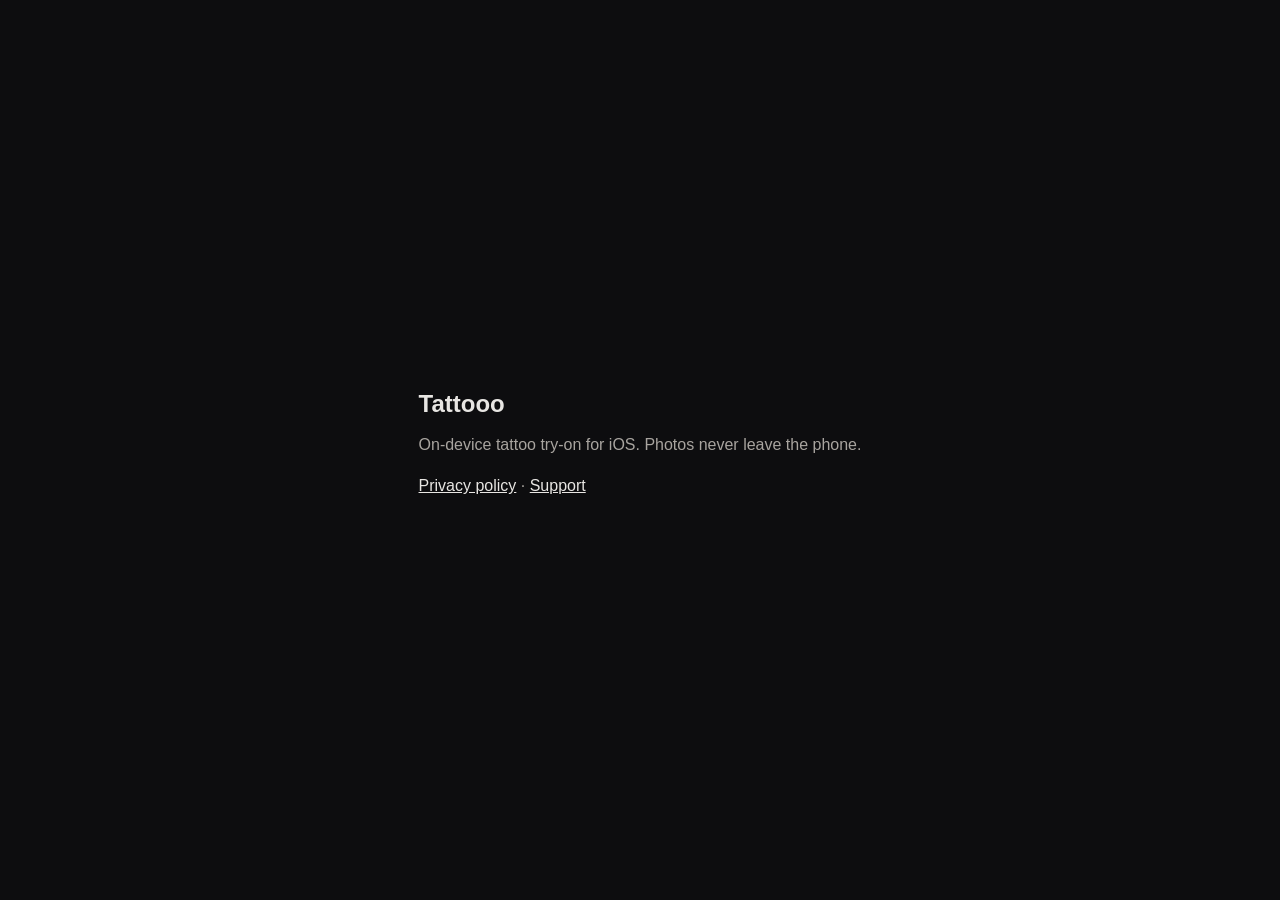
==== index.html @ c40a08b3 "feat: developer website root serving app-ads.txt AdMob crawls <developer-website-domain>/app-ads.txt" ====
<!doctype html>
<html lang="en">
<head>
<meta charset="utf-8">
<meta name="viewport" content="width=device-width,initial-scale=1">
<title>Emanuele Malfarà — Apps</title>
<style>
  :root { color-scheme: dark; }
  body { margin:0; min-height:100vh; display:flex; align-items:center; justify-content:center;
         background:#0d0d0f; color:#e8e6e3; font:16px/1.6 -apple-system,BlinkMacSystemFont,"Segoe UI",sans-serif; }
  main { max-width:34rem; padding:2rem; }
  h1 { font-size:1.5rem; margin:0 0 .5rem; }
  p { margin:0 0 1rem; color:#a8a49f; }
  a { color:#e8e6e3; }
</style>
</head>
<body>
<main>
  <h1>Tattooo</h1>
  <p>On-device tattoo try-on for iOS. Photos never leave the phone.</p>
  <p>
    <a href="https://malfix.github.io/tattooo-legal/privacy.html">Privacy policy</a> ·
    <a href="https://malfix.github.io/tattooo-legal/support.html">Support</a>
  </p>
</main>
</body>
</html>
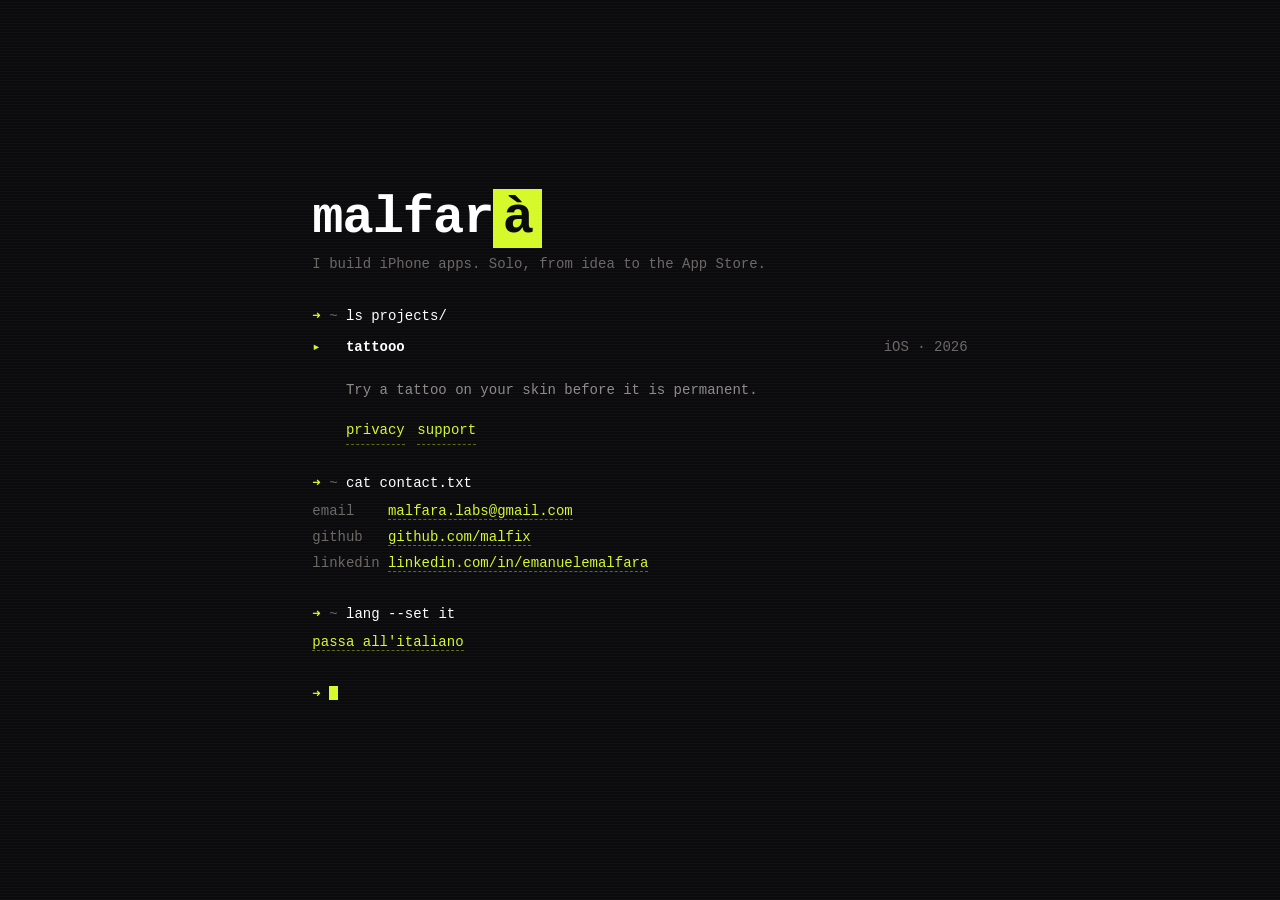
==== commit 2bc75902: "feat: rebuild the homepage as a terminal roster, add LinkedIn Promotes design direction 1 to index.h" ====
--- a/index.html
+++ b/index.html
@@ -1,27 +1,204 @@
 <!doctype html>
-<html lang="en">
+<html lang="it">
 <head>
 <meta charset="utf-8">
 <meta name="viewport" content="width=device-width,initial-scale=1">
-<title>Emanuele Malfarà — Apps</title>
+<title>Emanuele Malfarà — iOS apps</title>
+<meta name="description" content="Costruisco app per iPhone. Da solo, dall'idea all'App Store.">
+<link rel="canonical" href="https://malfix.github.io/">
+<link rel="icon" href="data:image/svg+xml,%3Csvg xmlns='http://www.w3.org/2000/svg' viewBox='0 0 32 32'%3E%3Crect width='32' height='32' rx='6' fill='%230b0a0d'/%3E%3Cpath d='M9 8l11 8-11 8z' fill='%23d6f92b'/%3E%3C/svg%3E">
+<meta property="og:type" content="website">
+<meta property="og:url" content="https://malfix.github.io/">
+<meta property="og:title" content="Emanuele Malfarà — iOS apps">
+<meta property="og:description" content="Costruisco app per iPhone. Da solo, dall'idea all'App Store.">
+<meta property="og:image" content="https://malfix.github.io/assets/og.png">
+<meta name="twitter:card" content="summary_large_image">
 <style>
-  :root { color-scheme: dark; }
-  body { margin:0; min-height:100vh; display:flex; align-items:center; justify-content:center;
-         background:#0d0d0f; color:#e8e6e3; font:16px/1.6 -apple-system,BlinkMacSystemFont,"Segoe UI",sans-serif; }
-  main { max-width:34rem; padding:2rem; }
-  h1 { font-size:1.5rem; margin:0 0 .5rem; }
-  p { margin:0 0 1rem; color:#a8a49f; }
-  a { color:#e8e6e3; }
+  :root {
+    --ink:#0b0a0d;
+    --lime:#d6f92b;
+    --text:#d8d5d0;
+    --dim:#6d6a66;
+    --mono:ui-monospace,SFMono-Regular,"SF Mono",Menlo,Consolas,"Liberation Mono",monospace;
+    color-scheme:dark;
+  }
+  * { box-sizing:border-box; }
+  html { -webkit-text-size-adjust:100%; }
+  body {
+    margin:0; min-height:100svh; display:flex; align-items:center;
+    padding:clamp(20px,5vw,64px);
+    background:var(--ink); color:var(--text);
+    font:14px/1.85 var(--mono);
+    -webkit-font-smoothing:antialiased;
+    position:relative; overflow-x:hidden;
+  }
+  /* faint scanlines, the only decoration on the page */
+  body::after {
+    content:""; position:fixed; inset:0; pointer-events:none; z-index:1;
+    background:repeating-linear-gradient(0deg,rgba(255,255,255,.028) 0 1px,transparent 1px 3px);
+  }
+  main { width:100%; max-width:78ch; margin:0 auto; position:relative; z-index:2; }
+
+  h1 {
+    font:700 clamp(30px,7vw,52px)/1.05 var(--mono);
+    letter-spacing:-.02em; color:#fff; margin:0 0 6px;
+  }
+  h1 em { font-style:normal; background:var(--lime); color:var(--ink); padding:0 .18em; }
+  .role { color:var(--dim); margin:0 0 26px; }
+
+  .cmd { white-space:nowrap; }
+  .cmd .p { color:var(--lime); }
+  .cmd .h { color:var(--dim); }
+  .cmd .c { color:#fff; }
+
+  .out { margin:2px 0 26px; }
+
+  .row {
+    display:grid; grid-template-columns:2.5ch 1fr auto; gap:0 1.5ch; align-items:baseline;
+    margin:0 -8px; padding:3px 8px; border-radius:3px;
+    text-decoration:none; color:inherit;
+  }
+  .row .nm { color:#fff; font-weight:700; }
+  .row .mt { color:var(--dim); white-space:nowrap; }
+  .row:hover, .row:focus-visible { background:var(--lime); color:var(--ink); outline:none; }
+  .row:hover .nm, .row:focus-visible .nm,
+  .row:hover .mt, .row:focus-visible .mt,
+  .row:hover .dot, .row:focus-visible .dot { color:var(--ink); }
+  .dot { color:var(--lime); }
+
+  .tag { color:#8f8c88; padding-left:4ch; }
+  .sub { padding-left:4ch; display:flex; flex-wrap:wrap; gap:0 1.5ch; }
+
+  a.lnk {
+    color:var(--lime); text-decoration:none;
+    border-bottom:1px dashed rgba(214,249,43,.4);
+  }
+  a.lnk:hover, a.lnk:focus-visible {
+    background:var(--lime); color:var(--ink); border-color:transparent; outline:none;
+  }
+  .kv { display:grid; grid-template-columns:8ch 1fr; gap:0 1ch; }
+  .kv dt { color:var(--dim); }
+  .kv dd { margin:0; min-width:0; overflow-wrap:anywhere; }
+
+  .caret {
+    display:inline-block; width:9px; height:1.05em; background:var(--lime);
+    vertical-align:-2px;
+  }
+
+  @media (max-width:560px) {
+    body { align-items:flex-start; }
+    .row { grid-template-columns:2.5ch 1fr; }
+    .row .mt { grid-column:2; }
+    .tag, .sub { padding-left:2.5ch; }
+    /* the label column has to clear the longest key, "linkedin" */
+    .kv { grid-template-columns:9ch 1fr; }
+  }
+
+  /* Motion is additive: with reduced motion, or with JS off, everything is
+     already in its final state and nothing below ever runs. */
+  @media (prefers-reduced-motion: no-preference) {
+    /* Typed by revealing the line left to right. Using clip-path instead of an
+       animated width means the glyph advance never has to be guessed. */
+    .anim .cmd { clip-path:inset(0 100% 0 0); animation:type .5s steps(18) both var(--d,0s); }
+    .anim .fade { opacity:0; animation:fade .45s ease-out both var(--d,0s); }
+    .anim .caret { animation:blink 1.05s steps(1) infinite; }
+    @keyframes type { to { clip-path:inset(0 -.2ch 0 0); } }
+    @keyframes fade { to { opacity:1; } }
+    @keyframes blink { 50% { opacity:0; } }
+  }
 </style>
 </head>
 <body>
 <main>
-  <h1>Tattooo</h1>
-  <p>On-device tattoo try-on for iOS. Photos never leave the phone.</p>
-  <p>
-    <a href="https://malfix.github.io/tattooo-legal/privacy.html">Privacy policy</a> ·
-    <a href="https://malfix.github.io/tattooo-legal/support.html">Support</a>
+
+  <h1 class="fade" style="--d:.05s">malfar<em>à</em></h1>
+  <p class="role fade" style="--d:.15s"
+     data-it="Costruisco app per iPhone. Da solo, dall'idea all'App Store."
+     data-en="I build iPhone apps. Solo, from idea to the App Store."
+  >Costruisco app per iPhone. Da solo, dall'idea all'App Store.</p>
+
+  <div class="cmd" style="--d:.5s"><span class="p">➜ </span><span class="h">~ </span><span class="c">ls projects/</span></div>
+  <div class="out">
+    <a class="row fade" style="--d:1.0s" href="https://apps.apple.com/us/app/tattooo/id6795151590">
+      <span class="dot">▸</span>
+      <span class="nm">tattooo</span>
+      <span class="mt">iOS · 2026</span>
+    </a>
+    <p class="tag fade" style="--d:1.1s" data-it="Prova un tatuaggio sulla tua pelle prima che sia per sempre." data-en="Try a tattoo on your skin before it is permanent."
+    >Prova un tatuaggio sulla tua pelle prima che sia per sempre.</p>
+    <p class="sub fade" style="--d:1.2s">
+      <a class="lnk" href="https://malfix.github.io/tattooo-legal/privacy.html" data-it="privacy" data-en="privacy">privacy</a>
+      <a class="lnk" href="https://malfix.github.io/tattooo-legal/support.html" data-it="supporto" data-en="support">supporto</a>
+    </p>
+  </div>
+
+  <div class="cmd" style="--d:1.45s"><span class="p">➜ </span><span class="h">~ </span><span class="c">cat contact.txt</span></div>
+  <dl class="out kv fade" style="--d:1.9s">
+    <dt>email</dt>
+    <dd><a class="lnk" href="mailto:malfara.labs@gmail.com">malfara.labs@gmail.com</a></dd>
+    <dt>github</dt>
+    <dd><a class="lnk" href="https://github.com/malfix">github.com/malfix</a></dd>
+    <dt>linkedin</dt>
+    <dd><a class="lnk" href="https://www.linkedin.com/in/emanuelemalfara/">linkedin.com/in/emanuelemalfara</a></dd>
+  </dl>
+
+  <div class="cmd" style="--d:2.1s"><span class="p">➜ </span><span class="h">~ </span><span class="c">lang --set <span id="other">en</span></span></div>
+  <p class="out fade" style="--d:2.5s">
+    <a class="lnk" id="switch" href="?lang=en" data-it="switch to english" data-en="passa all'italiano">switch to english</a>
   </p>
+
+  <div class="fade" style="--d:2.7s"><span class="p" style="color:var(--lime)">➜ </span><span class="caret"></span></div>
+
 </main>
+
+<script>
+(function () {
+  const STORE = "malfix.lang";
+  const html = document.documentElement;
+
+  function pick() {
+    const q = new URLSearchParams(location.search).get("lang");
+    if (q === "it" || q === "en") return q;
+    try { const s = localStorage.getItem(STORE); if (s === "it" || s === "en") return s; } catch (e) {}
+    return (navigator.language || "it").toLowerCase().startsWith("it") ? "it" : "en";
+  }
+
+  const COPY = {
+    it: { title:"Emanuele Malfarà — app per iOS",
+          desc:"Costruisco app per iPhone. Da solo, dall'idea all'App Store." },
+    en: { title:"Emanuele Malfarà — iOS apps",
+          desc:"I build iPhone apps. Solo, from idea to the App Store." }
+  };
+
+  function apply(lang) {
+    html.lang = lang;
+    for (const n of document.querySelectorAll("[data-it]")) {
+      const v = n.getAttribute("data-" + lang);
+      if (v) n.textContent = v;
+    }
+    document.title = COPY[lang].title;
+    const d = document.querySelector('meta[name="description"]');
+    if (d) d.setAttribute("content", COPY[lang].desc);
+    const other = lang === "it" ? "en" : "it";
+    document.getElementById("other").textContent = other;
+    document.getElementById("switch").setAttribute("href", "?lang=" + other);
+    try { localStorage.setItem(STORE, lang); } catch (e) {}
+  }
+
+  let lang = pick();
+  apply(lang);
+
+  /* Animate only on the first paint. Toggling the language should feel like
+     the page answering, not like it reloading. */
+  document.body.classList.add("anim");
+
+  document.getElementById("switch").addEventListener("click", function (e) {
+    e.preventDefault();
+    lang = lang === "it" ? "en" : "it";
+    apply(lang);
+    history.replaceState(null, "", lang === "it" ? location.pathname : "?lang=en");
+  });
+})();
+</script>
 </body>
 </html>
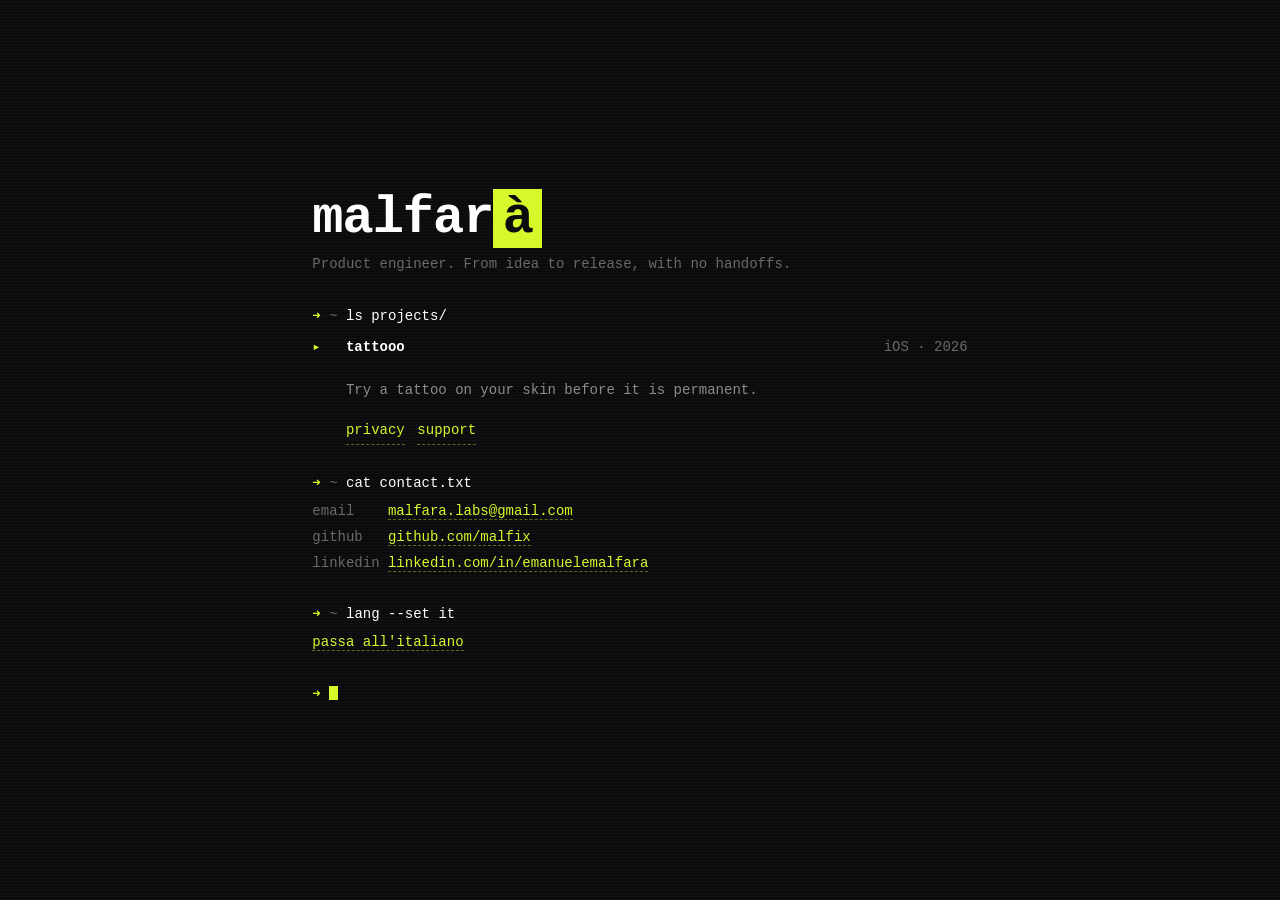
==== commit eec84b64: "copy: position the page around product engineering Replaces the iPhone-specific line with a platform" ====
--- a/index.html
+++ b/index.html
@@ -3,16 +3,15 @@
 <head>
 <meta charset="utf-8">
 <meta name="viewport" content="width=device-width,initial-scale=1">
-<title>Emanuele Malfarà — iOS apps</title>
-<meta name="description" content="Costruisco app per iPhone. Da solo, dall'idea all'App Store.">
+<title>Emanuele Malfarà — product engineer</title>
+<meta name="description" content="Product engineer. Dall'idea al rilascio, senza passaggi di consegne.">
 <link rel="canonical" href="https://malfix.github.io/">
 <link rel="icon" href="data:image/svg+xml,%3Csvg xmlns='http://www.w3.org/2000/svg' viewBox='0 0 32 32'%3E%3Crect width='32' height='32' rx='6' fill='%230b0a0d'/%3E%3Cpath d='M9 8l11 8-11 8z' fill='%23d6f92b'/%3E%3C/svg%3E">
 <meta property="og:type" content="website">
 <meta property="og:url" content="https://malfix.github.io/">
-<meta property="og:title" content="Emanuele Malfarà — iOS apps">
-<meta property="og:description" content="Costruisco app per iPhone. Da solo, dall'idea all'App Store.">
-<meta property="og:image" content="https://malfix.github.io/assets/og.png">
-<meta name="twitter:card" content="summary_large_image">
+<meta property="og:title" content="Emanuele Malfarà — product engineer">
+<meta property="og:description" content="Product engineer. Dall'idea al rilascio, senza passaggi di consegne.">
+<meta name="twitter:card" content="summary">
 <style>
   :root {
     --ink:#0b0a0d;
@@ -113,9 +112,9 @@
 
   <h1 class="fade" style="--d:.05s">malfar<em>à</em></h1>
   <p class="role fade" style="--d:.15s"
-     data-it="Costruisco app per iPhone. Da solo, dall'idea all'App Store."
-     data-en="I build iPhone apps. Solo, from idea to the App Store."
-  >Costruisco app per iPhone. Da solo, dall'idea all'App Store.</p>
+     data-it="Product engineer. Dall'idea al rilascio, senza passaggi di consegne."
+     data-en="Product engineer. From idea to release, with no handoffs."
+  >Product engineer. Dall'idea al rilascio, senza passaggi di consegne.</p>
 
   <div class="cmd" style="--d:.5s"><span class="p">➜ </span><span class="h">~ </span><span class="c">ls projects/</span></div>
   <div class="out">
@@ -164,10 +163,10 @@
   }
 
   const COPY = {
-    it: { title:"Emanuele Malfarà — app per iOS",
-          desc:"Costruisco app per iPhone. Da solo, dall'idea all'App Store." },
-    en: { title:"Emanuele Malfarà — iOS apps",
-          desc:"I build iPhone apps. Solo, from idea to the App Store." }
+    it: { title:"Emanuele Malfarà — product engineer",
+          desc:"Product engineer. Dall'idea al rilascio, senza passaggi di consegne." },
+    en: { title:"Emanuele Malfarà — product engineer",
+          desc:"Product engineer. From idea to release, with no handoffs." }
   };
 
   function apply(lang) {
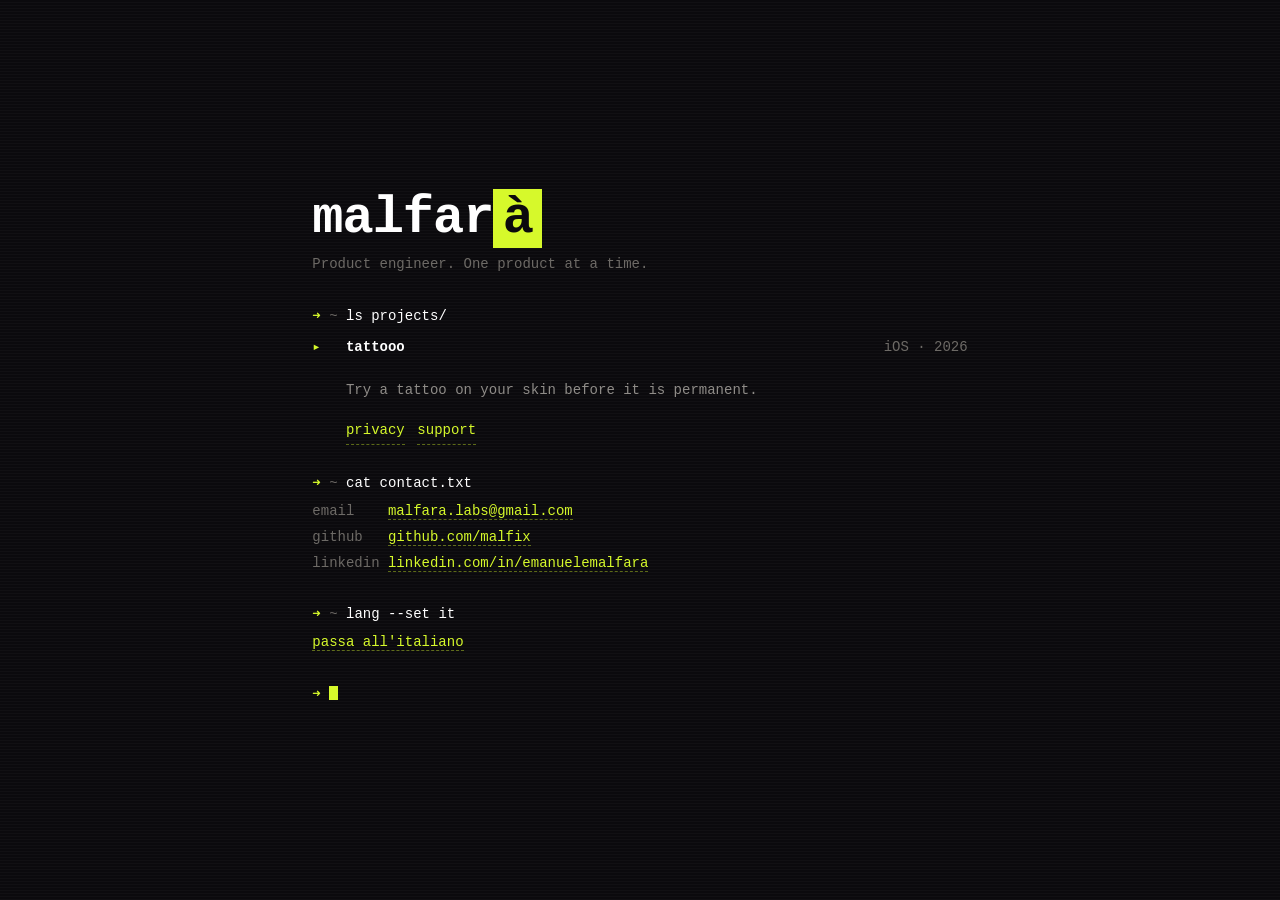
==== commit 7bab7fd4: "copy: shorten the tagline to "un prodotto alla volta" The role line drops to its shortest form. It s" ====
--- a/index.html
+++ b/index.html
@@ -4,13 +4,13 @@
 <meta charset="utf-8">
 <meta name="viewport" content="width=device-width,initial-scale=1">
 <title>Emanuele Malfarà — product engineer</title>
-<meta name="description" content="Product engineer. Dall'idea al rilascio, senza passaggi di consegne.">
+<meta name="description" content="Product engineer. Un prodotto alla volta.">
 <link rel="canonical" href="https://malfix.github.io/">
 <link rel="icon" href="data:image/svg+xml,%3Csvg xmlns='http://www.w3.org/2000/svg' viewBox='0 0 32 32'%3E%3Crect width='32' height='32' rx='6' fill='%230b0a0d'/%3E%3Cpath d='M9 8l11 8-11 8z' fill='%23d6f92b'/%3E%3C/svg%3E">
 <meta property="og:type" content="website">
 <meta property="og:url" content="https://malfix.github.io/">
 <meta property="og:title" content="Emanuele Malfarà — product engineer">
-<meta property="og:description" content="Product engineer. Dall'idea al rilascio, senza passaggi di consegne.">
+<meta property="og:description" content="Product engineer. Un prodotto alla volta.">
 <meta name="twitter:card" content="summary">
 <style>
   :root {
@@ -112,9 +112,9 @@
 
   <h1 class="fade" style="--d:.05s">malfar<em>à</em></h1>
   <p class="role fade" style="--d:.15s"
-     data-it="Product engineer. Dall'idea al rilascio, senza passaggi di consegne."
-     data-en="Product engineer. From idea to release, with no handoffs."
-  >Product engineer. Dall'idea al rilascio, senza passaggi di consegne.</p>
+     data-it="Product engineer. Un prodotto alla volta."
+     data-en="Product engineer. One product at a time."
+  >Product engineer. Un prodotto alla volta.</p>
 
   <div class="cmd" style="--d:.5s"><span class="p">➜ </span><span class="h">~ </span><span class="c">ls projects/</span></div>
   <div class="out">
@@ -164,9 +164,9 @@
 
   const COPY = {
     it: { title:"Emanuele Malfarà — product engineer",
-          desc:"Product engineer. Dall'idea al rilascio, senza passaggi di consegne." },
+          desc:"Product engineer. Un prodotto alla volta." },
     en: { title:"Emanuele Malfarà — product engineer",
-          desc:"Product engineer. From idea to release, with no handoffs." }
+          desc:"Product engineer. One product at a time." }
   };
 
   function apply(lang) {
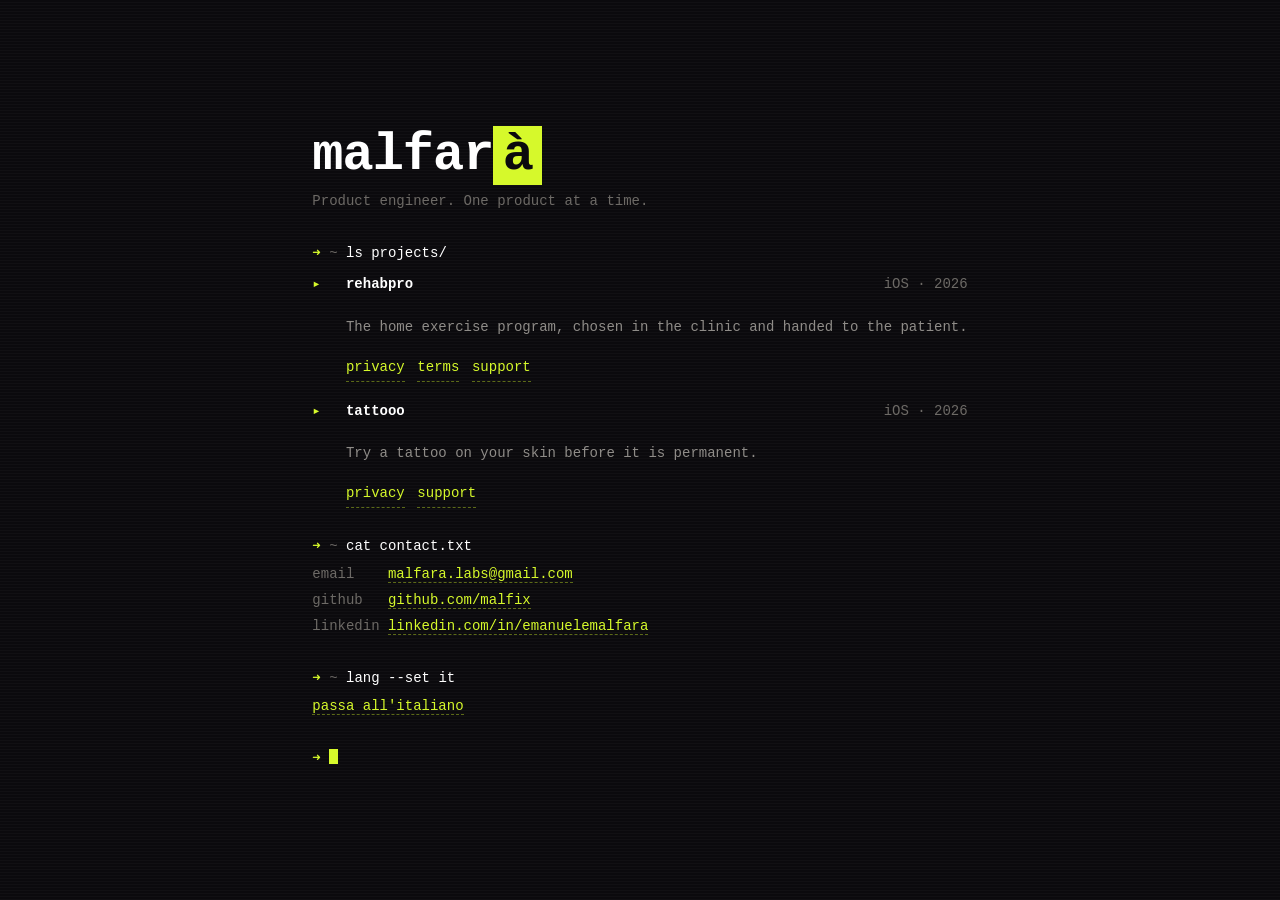
==== commit 18ebe626: "feat: add Rehab PRO to projects list Co-Authored-By: Claude Opus 5.5 (1M context) <noreply@anthropic" ====
--- a/index.html
+++ b/index.html
@@ -12,192 +12,67 @@
 <meta property="og:title" content="Emanuele Malfarà — product engineer">
 <meta property="og:description" content="Product engineer. Un prodotto alla volta.">
 <meta name="twitter:card" content="summary">
-<style>
-  :root {
-    --ink:#0b0a0d;
-    --lime:#d6f92b;
-    --text:#d8d5d0;
-    --dim:#6d6a66;
-    --mono:ui-monospace,SFMono-Regular,"SF Mono",Menlo,Consolas,"Liberation Mono",monospace;
-    color-scheme:dark;
-  }
-  * { box-sizing:border-box; }
-  html { -webkit-text-size-adjust:100%; }
-  body {
-    margin:0; min-height:100svh; display:flex; align-items:center;
-    padding:clamp(20px,5vw,64px);
-    background:var(--ink); color:var(--text);
-    font:14px/1.85 var(--mono);
-    -webkit-font-smoothing:antialiased;
-    position:relative; overflow-x:hidden;
-  }
-  /* faint scanlines, the only decoration on the page */
-  body::after {
-    content:""; position:fixed; inset:0; pointer-events:none; z-index:1;
-    background:repeating-linear-gradient(0deg,rgba(255,255,255,.028) 0 1px,transparent 1px 3px);
-  }
-  main { width:100%; max-width:78ch; margin:0 auto; position:relative; z-index:2; }
-
-  h1 {
-    font:700 clamp(30px,7vw,52px)/1.05 var(--mono);
-    letter-spacing:-.02em; color:#fff; margin:0 0 6px;
-  }
-  h1 em { font-style:normal; background:var(--lime); color:var(--ink); padding:0 .18em; }
-  .role { color:var(--dim); margin:0 0 26px; }
-
-  .cmd { white-space:nowrap; }
-  .cmd .p { color:var(--lime); }
-  .cmd .h { color:var(--dim); }
-  .cmd .c { color:#fff; }
-
-  .out { margin:2px 0 26px; }
-
-  .row {
-    display:grid; grid-template-columns:2.5ch 1fr auto; gap:0 1.5ch; align-items:baseline;
-    margin:0 -8px; padding:3px 8px; border-radius:3px;
-    text-decoration:none; color:inherit;
-  }
-  .row .nm { color:#fff; font-weight:700; }
-  .row .mt { color:var(--dim); white-space:nowrap; }
-  .row:hover, .row:focus-visible { background:var(--lime); color:var(--ink); outline:none; }
-  .row:hover .nm, .row:focus-visible .nm,
-  .row:hover .mt, .row:focus-visible .mt,
-  .row:hover .dot, .row:focus-visible .dot { color:var(--ink); }
-  .dot { color:var(--lime); }
-
-  .tag { color:#8f8c88; padding-left:4ch; }
-  .sub { padding-left:4ch; display:flex; flex-wrap:wrap; gap:0 1.5ch; }
-
-  a.lnk {
-    color:var(--lime); text-decoration:none;
-    border-bottom:1px dashed rgba(214,249,43,.4);
-  }
-  a.lnk:hover, a.lnk:focus-visible {
-    background:var(--lime); color:var(--ink); border-color:transparent; outline:none;
-  }
-  .kv { display:grid; grid-template-columns:8ch 1fr; gap:0 1ch; }
-  .kv dt { color:var(--dim); }
-  .kv dd { margin:0; min-width:0; overflow-wrap:anywhere; }
-
-  .caret {
-    display:inline-block; width:9px; height:1.05em; background:var(--lime);
-    vertical-align:-2px;
-  }
-
-  @media (max-width:560px) {
-    body { align-items:flex-start; }
-    .row { grid-template-columns:2.5ch 1fr; }
-    .row .mt { grid-column:2; }
-    .tag, .sub { padding-left:2.5ch; }
-    /* the label column has to clear the longest key, "linkedin" */
-    .kv { grid-template-columns:9ch 1fr; }
-  }
-
-  /* Motion is additive: with reduced motion, or with JS off, everything is
-     already in its final state and nothing below ever runs. */
-  @media (prefers-reduced-motion: no-preference) {
-    /* Typed by revealing the line left to right. Using clip-path instead of an
-       animated width means the glyph advance never has to be guessed. */
-    .anim .cmd { clip-path:inset(0 100% 0 0); animation:type .5s steps(18) both var(--d,0s); }
-    .anim .fade { opacity:0; animation:fade .45s ease-out both var(--d,0s); }
-    .anim .caret { animation:blink 1.05s steps(1) infinite; }
-    @keyframes type { to { clip-path:inset(0 -.2ch 0 0); } }
-    @keyframes fade { to { opacity:1; } }
-    @keyframes blink { 50% { opacity:0; } }
-  }
-</style>
+<link rel="stylesheet" href="styles.css">
+<script src="main.js" defer></script>
 </head>
 <body>
 <main>
 
-  <h1 class="fade" style="--d:.05s">malfar<em>à</em></h1>
-  <p class="role fade" style="--d:.15s"
+  <h1 class="fade">malfar<em>à</em></h1>
+  <p class="role fade"
      data-it="Product engineer. Un prodotto alla volta."
      data-en="Product engineer. One product at a time."
   >Product engineer. Un prodotto alla volta.</p>
 
-  <div class="cmd" style="--d:.5s"><span class="p">➜ </span><span class="h">~ </span><span class="c">ls projects/</span></div>
-  <div class="out">
-    <a class="row fade" style="--d:1.0s" href="https://apps.apple.com/us/app/tattooo/id6795151590">
-      <span class="dot">▸</span>
-      <span class="nm">tattooo</span>
-      <span class="mt">iOS · 2026</span>
+  <div class="command-line projects-command"><span class="prompt" aria-hidden="true">➜ </span><span class="home" aria-hidden="true">~ </span><span class="command">ls projects/</span></div>
+  <div class="output">
+    <a class="project fade" href="https://apps.apple.com/it/app/rehab-pro/id6803935120">
+      <span class="marker" aria-hidden="true">▸</span>
+      <span class="name">rehabpro</span>
+      <span class="meta">iOS · 2026</span>
     </a>
-    <p class="tag fade" style="--d:1.1s" data-it="Prova un tatuaggio sulla tua pelle prima che sia per sempre." data-en="Try a tattoo on your skin before it is permanent."
+    <p class="tagline fade"
+       data-it="Il programma di esercizi a casa, scelto in studio e consegnato al paziente."
+       data-en="The home exercise program, chosen in the clinic and handed to the patient."
+    >Il programma di esercizi a casa, scelto in studio e consegnato al paziente.</p>
+    <p class="legal fade">
+      <a class="link" href="https://malfix.github.io/rehabpro-legal/privacy.html" data-it="privacy" data-en="privacy">privacy</a>
+      <a class="link" href="https://malfix.github.io/rehabpro-legal/termini.html" data-it="termini" data-en="terms">termini</a>
+      <a class="link" href="https://malfix.github.io/rehabpro-legal/supporto.html" data-it="supporto" data-en="support">supporto</a>
+    </p>
+
+    <a class="project fade" href="https://apps.apple.com/us/app/tattooo/id6795151590">
+      <span class="marker" aria-hidden="true">▸</span>
+      <span class="name">tattooo</span>
+      <span class="meta">iOS · 2026</span>
+    </a>
+    <p class="tagline fade"
+       data-it="Prova un tatuaggio sulla tua pelle prima che sia per sempre."
+       data-en="Try a tattoo on your skin before it is permanent."
     >Prova un tatuaggio sulla tua pelle prima che sia per sempre.</p>
-    <p class="sub fade" style="--d:1.2s">
-      <a class="lnk" href="https://malfix.github.io/tattooo-legal/privacy.html" data-it="privacy" data-en="privacy">privacy</a>
-      <a class="lnk" href="https://malfix.github.io/tattooo-legal/support.html" data-it="supporto" data-en="support">supporto</a>
+    <p class="legal fade">
+      <a class="link" href="https://malfix.github.io/tattooo-legal/privacy.html" data-it="privacy" data-en="privacy">privacy</a>
+      <a class="link" href="https://malfix.github.io/tattooo-legal/support.html" data-it="supporto" data-en="support">supporto</a>
     </p>
   </div>
 
-  <div class="cmd" style="--d:1.45s"><span class="p">➜ </span><span class="h">~ </span><span class="c">cat contact.txt</span></div>
-  <dl class="out kv fade" style="--d:1.9s">
+  <div class="command-line contacts-command"><span class="prompt" aria-hidden="true">➜ </span><span class="home" aria-hidden="true">~ </span><span class="command">cat contact.txt</span></div>
+  <dl class="output contacts fade">
     <dt>email</dt>
-    <dd><a class="lnk" href="mailto:malfara.labs@gmail.com">malfara.labs@gmail.com</a></dd>
+    <dd><a class="link" href="mailto:malfara.labs@gmail.com">malfara.labs@gmail.com</a></dd>
     <dt>github</dt>
-    <dd><a class="lnk" href="https://github.com/malfix">github.com/malfix</a></dd>
+    <dd><a class="link" href="https://github.com/malfix">github.com/malfix</a></dd>
     <dt>linkedin</dt>
-    <dd><a class="lnk" href="https://www.linkedin.com/in/emanuelemalfara/">linkedin.com/in/emanuelemalfara</a></dd>
+    <dd><a class="link" href="https://www.linkedin.com/in/emanuelemalfara/">linkedin.com/in/emanuelemalfara</a></dd>
   </dl>
 
-  <div class="cmd" style="--d:2.1s"><span class="p">➜ </span><span class="h">~ </span><span class="c">lang --set <span id="other">en</span></span></div>
-  <p class="out fade" style="--d:2.5s">
-    <a class="lnk" id="switch" href="?lang=en" data-it="switch to english" data-en="passa all'italiano">switch to english</a>
+  <div class="command-line language-command"><span class="prompt" aria-hidden="true">➜ </span><span class="home" aria-hidden="true">~ </span><span class="command">lang --set <span id="other">en</span></span></div>
+  <p class="output language-output fade">
+    <a class="link" id="switch" href="?lang=en" data-it="switch to english" data-en="passa all'italiano">switch to english</a>
   </p>
 
-  <div class="fade" style="--d:2.7s"><span class="p" style="color:var(--lime)">➜ </span><span class="caret"></span></div>
+  <div class="prompt-line fade"><span class="prompt" aria-hidden="true">➜ </span><span class="caret" aria-hidden="true"></span></div>
 
 </main>
-
-<script>
-(function () {
-  const STORE = "malfix.lang";
-  const html = document.documentElement;
-
-  function pick() {
-    const q = new URLSearchParams(location.search).get("lang");
-    if (q === "it" || q === "en") return q;
-    try { const s = localStorage.getItem(STORE); if (s === "it" || s === "en") return s; } catch (e) {}
-    return (navigator.language || "it").toLowerCase().startsWith("it") ? "it" : "en";
-  }
-
-  const COPY = {
-    it: { title:"Emanuele Malfarà — product engineer",
-          desc:"Product engineer. Un prodotto alla volta." },
-    en: { title:"Emanuele Malfarà — product engineer",
-          desc:"Product engineer. One product at a time." }
-  };
-
-  function apply(lang) {
-    html.lang = lang;
-    for (const n of document.querySelectorAll("[data-it]")) {
-      const v = n.getAttribute("data-" + lang);
-      if (v) n.textContent = v;
-    }
-    document.title = COPY[lang].title;
-    const d = document.querySelector('meta[name="description"]');
-    if (d) d.setAttribute("content", COPY[lang].desc);
-    const other = lang === "it" ? "en" : "it";
-    document.getElementById("other").textContent = other;
-    document.getElementById("switch").setAttribute("href", "?lang=" + other);
-    try { localStorage.setItem(STORE, lang); } catch (e) {}
-  }
-
-  let lang = pick();
-  apply(lang);
-
-  /* Animate only on the first paint. Toggling the language should feel like
-     the page answering, not like it reloading. */
-  document.body.classList.add("anim");
-
-  document.getElementById("switch").addEventListener("click", function (e) {
-    e.preventDefault();
-    lang = lang === "it" ? "en" : "it";
-    apply(lang);
-    history.replaceState(null, "", lang === "it" ? location.pathname : "?lang=en");
-  });
-})();
-</script>
 </body>
 </html>
--- a/styles.css
+++ b/styles.css
@@ -0,0 +1,268 @@
+:root {
+  --ink: #0b0a0d;
+  --lime: #d6f92b;
+  --text: #d8d5d0;
+  --dim: #6d6a66;
+  --muted: #8f8c88;
+  --mono: ui-monospace, SFMono-Regular, "SF Mono", Menlo, Consolas, "Liberation Mono", monospace;
+  color-scheme: dark;
+}
+
+*,
+*::before,
+*::after {
+  box-sizing: border-box;
+}
+
+html {
+  -webkit-text-size-adjust: 100%;
+}
+
+body {
+  position: relative;
+  display: flex;
+  align-items: center;
+  min-height: 100svh;
+  margin: 0;
+  padding: clamp(20px, 5vw, 64px);
+  overflow-x: hidden;
+  background: var(--ink);
+  color: var(--text);
+  font: 14px/1.85 var(--mono);
+  -webkit-font-smoothing: antialiased;
+}
+
+body::after {
+  content: "";
+  position: fixed;
+  inset: 0;
+  z-index: 1;
+  pointer-events: none;
+  background: repeating-linear-gradient(0deg, rgba(255, 255, 255, .028) 0 1px, transparent 1px 3px);
+}
+
+main {
+  position: relative;
+  z-index: 2;
+  width: 100%;
+  max-width: 78ch;
+  margin: 0 auto;
+}
+
+h1 {
+  --d: .05s;
+  margin: 0 0 6px;
+  color: #fff;
+  font: 700 clamp(30px, 7vw, 52px)/1.05 var(--mono);
+  letter-spacing: -.02em;
+}
+
+h1 em {
+  padding: 0 .18em;
+  background: var(--lime);
+  color: var(--ink);
+  font-style: normal;
+}
+
+.role {
+  --d: .15s;
+  margin: 0 0 26px;
+  color: var(--dim);
+}
+
+.command-line {
+  white-space: nowrap;
+}
+
+.prompt {
+  color: var(--lime);
+}
+
+.home {
+  color: var(--dim);
+}
+
+.command {
+  color: #fff;
+}
+
+.output {
+  margin: 2px 0 26px;
+}
+
+.project {
+  --d: 1s;
+  display: grid;
+  grid-template-columns: 2.5ch 1fr auto;
+  gap: 0 1.5ch;
+  align-items: baseline;
+  margin: 0 -8px;
+  padding: 3px 8px;
+  border-radius: 3px;
+  color: inherit;
+  text-decoration: none;
+}
+
+.marker {
+  color: var(--lime);
+}
+
+.name {
+  color: #fff;
+  font-weight: 700;
+}
+
+.meta {
+  color: var(--dim);
+  white-space: nowrap;
+}
+
+.project:hover,
+.project:focus-visible {
+  outline: none;
+  background: var(--lime);
+  color: var(--ink);
+}
+
+.project:hover .marker,
+.project:hover .name,
+.project:hover .meta,
+.project:focus-visible .marker,
+.project:focus-visible .name,
+.project:focus-visible .meta {
+  color: var(--ink);
+}
+
+.tagline {
+  --d: 1.1s;
+  padding-left: 4ch;
+  color: var(--muted);
+}
+
+.legal {
+  --d: 1.2s;
+  display: flex;
+  flex-wrap: wrap;
+  gap: 0 1.5ch;
+  padding-left: 4ch;
+}
+
+.legal + .project {
+  margin-top: 1em;
+}
+
+.link {
+  border-bottom: 1px dashed rgba(214, 249, 43, .4);
+  color: var(--lime);
+  text-decoration: none;
+}
+
+.link:hover,
+.link:focus-visible {
+  outline: none;
+  border-color: transparent;
+  background: var(--lime);
+  color: var(--ink);
+}
+
+.contacts {
+  --d: 1.9s;
+  display: grid;
+  grid-template-columns: 8ch 1fr;
+  gap: 0 1ch;
+}
+
+.contacts dt {
+  color: var(--dim);
+}
+
+.contacts dd {
+  min-width: 0;
+  margin: 0;
+  overflow-wrap: anywhere;
+}
+
+.caret {
+  display: inline-block;
+  width: 9px;
+  height: 1.05em;
+  vertical-align: -2px;
+  background: var(--lime);
+}
+
+.projects-command {
+  --d: .5s;
+}
+
+.contacts-command {
+  --d: 1.45s;
+}
+
+.language-command {
+  --d: 2.1s;
+}
+
+.language-output {
+  --d: 2.5s;
+}
+
+.prompt-line {
+  --d: 2.7s;
+}
+
+@media (max-width: 560px) {
+  body {
+    align-items: flex-start;
+  }
+
+  .project {
+    grid-template-columns: 2.5ch 1fr;
+  }
+
+  .meta {
+    grid-column: 2;
+  }
+
+  .tagline,
+  .legal {
+    padding-left: 2.5ch;
+  }
+
+  .contacts {
+    grid-template-columns: 9ch 1fr;
+  }
+}
+
+@media (prefers-reduced-motion: no-preference) {
+  .is-animated .command-line {
+    clip-path: inset(0 100% 0 0);
+    animation: type .5s steps(18) both var(--d, 0s);
+  }
+
+  .is-animated .fade {
+    opacity: 0;
+    animation: fade .45s ease-out both var(--d, 0s);
+  }
+
+  .is-animated .caret {
+    animation: blink 1.05s steps(1) infinite;
+  }
+
+  @keyframes type {
+    to {
+      clip-path: inset(0 -.2ch 0 0);
+    }
+  }
+
+  @keyframes fade {
+    to {
+      opacity: 1;
+    }
+  }
+
+  @keyframes blink {
+    50% {
+      opacity: 0;
+    }
+  }
+}
